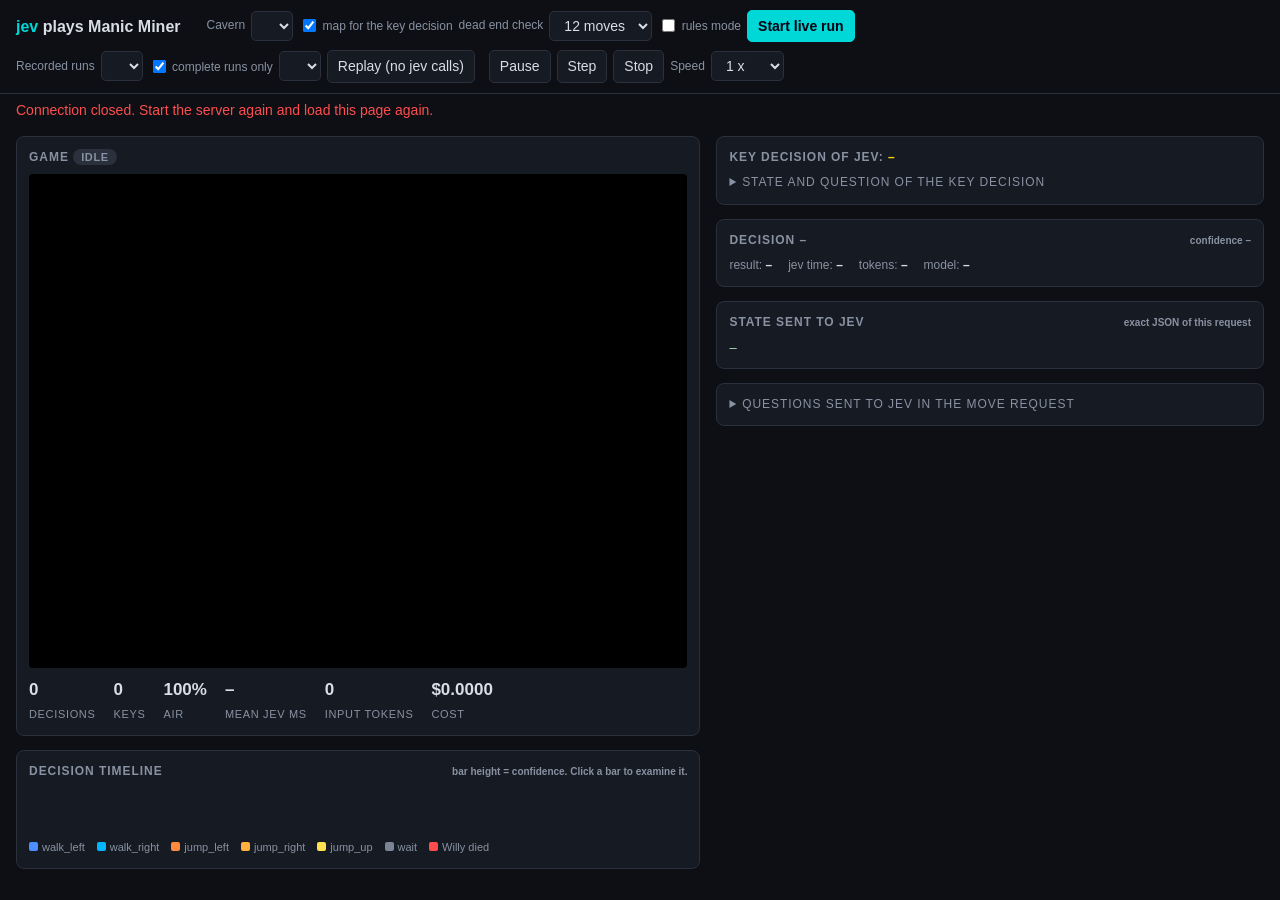
==== jevmanic/web/index.html @ 9feaf897 "Deep clean: 6 settings, small functions, argparse, and a slot error corrected Remove the code of the" ====
<!doctype html>
<html lang="en">
<head>
<meta charset="utf-8">
<meta name="viewport" content="width=device-width, initial-scale=1">
<title>jev plays Manic Miner</title>
<style>
  :root {
    --bg: #0d0f14; --panel: #161a22; --line: #2a303c; --text: #d8dde6; --dim: #8892a2;
    --accent: #00d7d7; --good: #00d700; --bad: #ff4d4d; --warn: #ffd700;
    --walk_left: #4d8dff; --walk_right: #00b7ff; --jump_left: #ff8a3d; --jump_right: #ffb03d;
    --jump_up: #ffe14d; --wait: #7a8496;
  }
  * { box-sizing: border-box; }
  body { margin: 0; background: var(--bg); color: var(--text);
         font: 14px/1.45 -apple-system, "Segoe UI", sans-serif; }
  header { display: flex; flex-wrap: wrap; gap: 8px 14px; align-items: center;
           padding: 10px 16px; border-bottom: 1px solid var(--line); }
  h1 { font-size: 16px; margin: 0 12px 0 0; }
  h1 span { color: var(--accent); }
  .group { display: flex; gap: 6px; align-items: center; }
  .group label { color: var(--dim); font-size: 12px; }
  button, select { background: var(--panel); color: var(--text); border: 1px solid var(--line);
                   border-radius: 5px; padding: 5px 10px; font: inherit; cursor: pointer; }
  button:hover { border-color: var(--accent); }
  button.primary { background: var(--accent); color: #001; border-color: var(--accent); font-weight: 600; }
  select { max-width: 330px; }
  #cavern { max-width: 230px; }
  #rungroup { max-width: 260px; }
  #runs { max-width: 460px; }
  #groupinfo { padding: 6px 16px 0; color: var(--dim); font-size: 12px; }
  main { display: grid; grid-template-columns: minmax(0, 1.25fr) minmax(0, 1fr); gap: 16px; padding: 16px; }
  @media (max-width: 1000px) { main { grid-template-columns: 1fr; } }
  .panel { background: var(--panel); border: 1px solid var(--line); border-radius: 8px; padding: 12px; }
  .panel + .panel { margin-top: 14px; }
  h2 { font-size: 12px; text-transform: uppercase; letter-spacing: .08em; color: var(--dim);
       margin: 0 0 8px; display: flex; justify-content: space-between; align-items: baseline; }
  h2 small { text-transform: none; letter-spacing: 0; }
  canvas { width: 100%; image-rendering: pixelated; display: block; background: #000; border-radius: 4px; }
  .stats { display: flex; flex-wrap: wrap; gap: 6px 18px; margin-top: 10px; }
  .stat b { display: block; font-size: 17px; font-variant-numeric: tabular-nums; }
  .stat span { color: var(--dim); font-size: 11px; text-transform: uppercase; letter-spacing: .06em; }
  .badge { padding: 2px 8px; border-radius: 10px; font-size: 11px; font-weight: 700; letter-spacing: .06em; }
  .badge.live { background: var(--bad); color: #fff; } .badge.replay { background: var(--warn); color: #220; }
  .badge.idle { background: var(--line); color: var(--dim); }
  #timeline { display: flex; align-items: flex-end; gap: 1px; height: 46px; overflow-x: auto; padding-bottom: 2px; }
  #timeline div { flex: 0 0 7px; min-height: 4px; border-radius: 2px 2px 0 0; cursor: pointer; }
  #timeline div.sel { outline: 2px solid #fff; }
  #timeline div.dead { flex-basis: 10px; background: var(--bad) !important; height: 100% !important; }
  .legend { display: flex; flex-wrap: wrap; gap: 4px 12px; margin-top: 6px; font-size: 11px; color: var(--dim); }
  .legend i { display: inline-block; width: 9px; height: 9px; border-radius: 2px; margin-right: 4px; }
  .bar { display: grid; grid-template-columns: 92px 1fr 46px; gap: 8px; align-items: center; margin: 4px 0; }
  .bar .name { font-family: ui-monospace, Menlo, monospace; font-size: 12.5px; }
  .bar .track { height: 14px; background: #0b0d12; border-radius: 3px; overflow: hidden; }
  .bar .fill { height: 100%; border-radius: 3px; transition: width .12s; }
  .bar .val { text-align: right; font-variant-numeric: tabular-nums; color: var(--dim); }
  .bar.chosen .name, .bar.chosen .val { color: #fff; font-weight: 700; }
  .bar.chosen .name::before { content: "▶ "; color: var(--accent); }
  .bar.removed .name { text-decoration: line-through; color: var(--bad); }
  .bar.removed .reason { grid-column: 2 / 4; color: var(--bad); font-size: 12px; }
  header label input { vertical-align: -2px; }
  .meta { display: flex; flex-wrap: wrap; gap: 4px 16px; color: var(--dim); font-size: 12px; margin-top: 8px; }
  .meta b { color: var(--text); font-weight: 600; }
  pre { margin: 0; font: 12px/1.35 ui-monospace, Menlo, monospace; white-space: pre; overflow: auto;
        max-height: 420px; color: #b9e6c9; }
  details summary { cursor: pointer; color: var(--dim); font-size: 12px; text-transform: uppercase; letter-spacing: .08em; }
  details pre { margin-top: 8px; color: #c9c2e6; white-space: pre-wrap; }
  #pinned { color: var(--warn); cursor: pointer; }
  #error { color: var(--bad); padding: 0 16px; }
  .outcome-good { color: var(--good); } .outcome-bad { color: var(--bad); }
</style>
</head>
<body>
<header>
  <h1><span>jev</span> plays Manic Miner</h1>
  <div class="group">
    <label for="cavern">Cavern</label>
    <select id="cavern"></select>
    <label title="On (normal): the key decision gets the map of the cavern. Off: the key decision gets the facts only."><input type="checkbox" id="mapkeys" checked> map for the key decision</label>
    <label for="depth" title="The look-ahead finds the true result of each single move. The dead end check then looks this number of moves further ahead: a move is not offered to jev if no sequence of that length keeps Willy alive. 0 = only the result of each single move.">dead end check</label>
    <select id="depth" title="Number of moves that the dead end check looks ahead">
      <option value="0">off</option><option value="1">1 move</option><option value="2">2 moves</option>
      <option value="4">4 moves</option><option value="6">6 moves</option><option value="8">8 moves</option>
      <option value="12" selected>12 moves</option><option value="16">16 moves</option>
    </select>
    <label title="Off (normal): the decisions come from jev. On: jev gets the decision procedure that we wrote. Use it for comparison only."><input type="checkbox" id="rulesmode"> rules mode</label>
    <button class="primary" id="start">Start live run</button>
  </div>
  <div class="group recorded">
    <label for="rungroup">Recorded runs</label>
    <select id="rungroup" title="The group of recorded runs"></select>
    <label title="Show only the runs in which Willy got all keys and went into the portal"><input type="checkbox" id="completeonly" checked> complete runs only</label>
    <select id="runs"></select>
    <button id="replay">Replay (no jev calls)</button>
  </div>
  <div class="group">
    <button id="pause">Pause</button>
    <button id="step">Step</button>
    <button id="stop">Stop</button>
    <label for="speed">Speed</label>
    <select id="speed">
      <option value="0.5">0.5 x</option><option value="1" selected>1 x</option>
      <option value="2">2 x</option><option value="4">4 x</option><option value="0">max</option>
    </select>
  </div>
</header>
<div id="groupinfo"></div>
<div id="error"></div>
<main>
  <section>
    <div class="panel">
      <h2><span>Game <span class="badge idle" id="mode">IDLE</span></span><small id="outcome"></small></h2>
      <canvas id="screen" width="256" height="192"></canvas>
      <div class="stats">
        <div class="stat"><b id="s-decisions">0</b><span>decisions</span></div>
        <div class="stat"><b id="s-keys">0</b><span>keys</span></div>
        <div class="stat"><b id="s-air">100%</b><span>air</span></div>
        <div class="stat"><b id="s-latency">–</b><span>mean jev ms</span></div>
        <div class="stat"><b id="s-tokens">0</b><span>input tokens</span></div>
        <div class="stat"><b id="s-cost">$0.0000</b><span>cost</span></div>
      </div>
    </div>
    <div class="panel">
      <h2><span>Decision timeline</span><small>bar height = confidence. Click a bar to examine it.</small></h2>
      <div id="timeline"></div>
      <div class="legend" id="legend"></div>
    </div>
  </section>
  <section>
    <div class="panel">
      <h2><span>Key decision of jev: <b id="t-name" style="color:var(--warn)">–</b></span>
          <small id="t-meta"></small></h2>
      <div id="t-bars"></div>
      <details><summary>State and question of the key decision</summary>
        <pre id="t-state"></pre></details>
    </div>
    <div class="panel">
      <h2><span>Decision <span id="d-n">–</span> <span id="pinned"></span></span>
          <small>confidence <b id="d-conf">–</b></small></h2>
      <div id="bars"></div>
      <div class="meta">
        <span>result: <b id="d-result">–</b></span>
        <span>jev time: <b id="d-latency">–</b></span>
        <span>tokens: <b id="d-tokens">–</b></span>
        <span>model: <b id="d-model">–</b></span>
      </div>
    </div>
    <div class="panel">
      <h2>State sent to jev <small>exact JSON of this request</small></h2>
      <pre id="state">–</pre>
    </div>
    <div class="panel">
      <details>
        <summary>Questions sent to jev in the move request</summary>
        <pre id="questions"></pre>
      </details>
    </div>
  </section>
</main>
<script>
const $ = id => document.getElementById(id);
const MACROS = ["walk_left", "walk_right", "jump_left", "jump_right", "jump_up", "wait"];
const USD_PER_TOKEN = 0.042 / 1e6;
const color = m => getComputedStyle(document.documentElement).getPropertyValue("--" + m).trim();
const ctx = $("screen").getContext("2d");

let allRuns = [], runGroups = [];
let ws, decisions = [], targets = [], pinned = null, lastFrame = null, paused = false, header = null;

$("legend").innerHTML = MACROS.map(m => `<span><i style="background:${color(m)}"></i>${m}</span>`).join("") +
  `<span><i style="background:var(--bad)"></i>Willy died</span>`;

function send(msg) { ws.send(JSON.stringify(msg)); }

function connect() {
  ws = new WebSocket(`ws://${location.host}/ws`);
  ws.binaryType = "blob";
  ws.onmessage = async e => {
    if (typeof e.data !== "string") { lastFrame = e.data; if (pinned === null) draw(e.data); return; }
    handle(JSON.parse(e.data));
  };
  ws.onclose = () => { $("error").textContent = "Connection closed. Start the server again and load this page again."; };
}

async function draw(blob, targetCell) {
  const bitmap = await createImageBitmap(blob);
  ctx.drawImage(bitmap, 0, 0);
  // A yellow box shows the target that jev selected.
  const cell = targetCell || liveTargetCell();
  if (cell) {
    ctx.strokeStyle = "#ffd700"; ctx.lineWidth = 1;
    ctx.strokeRect(cell[0] * 8 - 1.5, cell[1] * 8 - 1.5, 11, 11);
  }
}
function liveTargetCell() {
  const d = decisions[decisions.length - 1];
  return d ? d.target_cell : (targets.length ? targets[targets.length - 1].target_cell : null);
}

function handle(msg) {
  if (msg.type === "hello") {
    $("cavern").innerHTML = msg.caverns.map((name, i) => `<option value="${i}">${i + 1}. ${name}</option>`).join("");
    showRuns(msg.runs, msg.groups);
  } else if (msg.type === "runs") { showRuns(msg.runs, msg.groups);
  } else if (msg.type === "header") {
    decisions = []; targets = []; pinned = null; header = msg; $("timeline").innerHTML = ""; $("outcome").textContent = "";
    $("t-name").textContent = "–"; $("t-bars").innerHTML = ""; $("t-state").textContent = ""; $("t-meta").textContent = "";
    $("error").textContent = "";
    $("mode").textContent = msg.mode === "live" ? "LIVE" : "REPLAY";
    $("mode").className = "badge " + msg.mode;
    $("questions").textContent = JSON.stringify(msg.questions, null, 2);
    const st = msg.settings || {};
    const maker = msg.decision_maker && msg.decision_maker !== "jev" ? msg.decision_maker :
      st.random_moves ? "random moves" : (st.rules_mode || st.free_move === false) ? "rules mode" : "free mode";
    const depth = st.survival_depth ?? 12;
    $("outcome").textContent = `${msg.cavern_name || "Central Cavern"} · ${maker} · dead end check ${depth} moves · ${msg.file}`;
    $("outcome").className = "";
    updateStats();
  } else if (msg.type === "target") {
    targets.push(msg);
    if (pinned === null) showTarget(msg);
    updateStats();
  } else if (msg.type === "decision") {
    msg.target = targets[targets.length - 1];
    msg.frame = lastFrame;  // the screen that goes with this state
    decisions.push(msg); addTimelineBar(msg);
    if (pinned === null) showDecision(msg);
    updateStats();
  } else if (msg.type === "result") {
    const d = decisions[msg.n]; if (!d) return;
    d.result = msg;
    if (msg.dead) $("timeline").children[msg.n].classList.add("dead");
    if (pinned === null || pinned === msg.n) showDecision(d);
    updateStats();
  } else if (msg.type === "end") {
    $("mode").textContent = "DONE"; $("mode").className = "badge idle";
    $("outcome").textContent = msg.outcome;
    $("outcome").className = msg.outcome === "cavern complete" ? "outcome-good" : "outcome-bad";
  } else if (msg.type === "status") {
    if (msg.status === "stopped") { $("mode").textContent = "STOPPED"; $("mode").className = "badge idle"; }
  } else if (msg.type === "error") { $("error").textContent = msg.message; }
}

function showRuns(runs, groups) {
  // Keep the selected group when the list changes (for example after a live run).
  const selected = $("rungroup").value;
  allRuns = runs; runGroups = groups || runGroups;
  $("rungroup").innerHTML = runGroups.map(g =>
    `<option value="${g.id}">${g.label} (${g.runs})</option>`).join("");
  if (runGroups.some(g => g.id === selected)) $("rungroup").value = selected;
  showRunList();
}

function showRunList() {
  const group = runGroups.find(g => g.id === $("rungroup").value);
  if (!group) return;
  const completeOnly = $("completeonly").checked;
  const runs = allRuns.filter(r => r.group === group.id &&
    (!completeOnly || r.outcome === "cavern complete"));
  $("groupinfo").textContent = `${group.label}: ${group.description} ` +
    `Shown: ${runs.length} of ${group.runs} runs` + (completeOnly ? " (complete runs only)." : ".");
  $("runs").innerHTML = runs.map(r => {
    const time = r.started && group.id !== "examples" ?
      " · " + new Date(r.started * 1000).toLocaleTimeString([], {hour: "2-digit", minute: "2-digit", second: "2-digit"}) : "";
    const result = r.outcome === "cavern complete" ? "complete" : `${r.outcome}, ${r.keys_collected ?? 0} keys`;
    return `<option value="${r.file}">${r.cavern + 1}. ${r.cavern_name} · ${r.mode} · ${result} · ${r.decisions} decisions${time}</option>`;
  }).join("") || "<option value=''>no runs to show</option>";
}

function addTimelineBar(d) {
  const bar = document.createElement("div");
  bar.style.background = color(d.macro);
  bar.style.height = Math.max(8, d.confidence * 100) + "%";
  bar.title = `#${d.n} ${d.macro} (confidence ${d.confidence.toFixed(2)})`;
  bar.onclick = () => pin(d.n);
  $("timeline").appendChild(bar);
  $("timeline").scrollLeft = 1e6;
}

function pin(n) {
  pinned = n;
  [...$("timeline").children].forEach((b, i) => b.classList.toggle("sel", i === n));
  $("pinned").textContent = n === null ? "" : "(pinned — click here to follow the run again)";
  const d = n === null ? decisions[decisions.length - 1] : decisions[n];
  if (d) showDecision(d);
  if (n === null && lastFrame) draw(lastFrame);
}
$("pinned").onclick = () => pin(null);

function bar(name, value, fill, chosen) {
  return `<div class="bar ${chosen ? "chosen" : ""}"><span class="name">${name}</span>
    <span class="track"><span class="fill" style="display:block;width:${(value * 100).toFixed(1)}%;background:${fill}"></span></span>
    <span class="val">${value.toFixed(2)}</span></div>`;
}

function showTarget(t) {
  if (!t) return;
  $("t-name").textContent = `${t.choice} at column ${t.target_cell[0]}, row ${t.target_cell[1]}`;
  if (t.forced) {
    $("t-meta").textContent = `no jev call: ${t.forced_reason || "only one key is left"}`;
    $("t-bars").innerHTML = ""; $("t-state").textContent = "";
    return;
  }
  $("t-meta").textContent = `selected at decision #${t.n} · confidence ${t.confidence.toFixed(2)} · ${t.latency_ms} ms · ${t.input_tokens} tokens`;
  $("t-bars").innerHTML = Object.keys(t.cells).map(k => bar(k, t.probabilities[k] ?? 0, "var(--warn)", k === t.choice)).join("");
  // The map of the key request as plain rows, thus a person can read it. The
  // full state below has the same rows.
  const map = t.state && t.state.map ? "MAP IN THIS REQUEST\n" + t.state.map.join("\n") + "\n\n" : "";
  $("t-state").textContent = map + "STATE\n" + JSON.stringify(t.state, null, 2) +
    "\n\nQUESTION\n" + JSON.stringify(header && header.target_questions, null, 2);
}

function showDecision(d) {
  showTarget(d.target);
  $("d-n").textContent = "#" + d.n + (d.forced ? ` (no jev call: ${d.forced_reason || "only one move is valid"})` : "");
  $("d-conf").textContent = d.confidence.toFixed(2);
  $("bars").innerHTML = (d.no_safe_move ? `<div class="outcome-bad">No safe move: all 6 macros kill Willy. Jev got all of them.</div>` : "") +
    MACROS.map(m => (d.removed && d.removed[m] && !d.no_safe_move)
    ? `<div class="bar removed"><span class="name">${m}</span><span class="reason">not offered to jev — ${d.removed[m]}</span></div>`
    : bar(m, d.probabilities[m] ?? 0, color(m), m === d.macro)).join("");
  $("d-latency").textContent = d.latency_ms + " ms";
  $("d-tokens").textContent = d.input_tokens;
  $("d-model").textContent = d.model;
  const r = d.result;
  $("d-result").textContent = !r ? "macro in progress…" :
    r.dead ? `Willy died (${r.ticks} ticks)` : r.complete ? "cavern complete" :
    `safe, ${r.ticks} ticks, Willy at column ${r.willy[0]}, row ${r.willy[1]}`;
  $("d-result").className = r && r.dead ? "outcome-bad" : "";
  $("state").textContent = JSON.stringify(d.state, null, 2);
  if (pinned !== null && d.frame) draw(d.frame, d.target_cell);
}

function updateStats() {
  const tokens = decisions.reduce((t, d) => t + d.input_tokens, 0) +
                 targets.reduce((t, d) => t + (d.input_tokens || 0), 0);
  const last = decisions[decisions.length - 1];
  $("s-decisions").textContent = decisions.length;
  $("s-tokens").textContent = tokens.toLocaleString();
  $("s-cost").textContent = "$" + (tokens * USD_PER_TOKEN).toFixed(4);
  $("s-latency").textContent = decisions.length ?
    Math.round(decisions.reduce((t, d) => t + d.latency_ms, 0) / decisions.length) : "–";
  if (last && last.result) {
    $("s-keys").textContent = last.result.keys_collected;
    $("s-air").textContent = Math.round(last.result.air * 100) + "%";
  } else if (!last) { $("s-keys").textContent = 0; $("s-air").textContent = "100%"; }
}

$("start").onclick = () => {
  setPaused(false);
  send({cmd: "start", cavern: Number($("cavern").value), rules_mode: $("rulesmode").checked,
        map_key_decision: $("mapkeys").checked, dead_end_depth: Number($("depth").value)});
};
$("replay").onclick = () => { if ($("runs").value) { setPaused(false); send({cmd: "replay", file: $("runs").value}); } };
$("stop").onclick = () => send({cmd: "stop"});
$("step").onclick = () => { setPaused(true, false); send({cmd: "step"}); };
$("pause").onclick = () => setPaused(!paused);
$("rungroup").onchange = showRunList;
$("completeonly").onchange = showRunList;
$("rulesmode").onchange = () => { $("mapkeys").disabled = $("rulesmode").checked; };
$("speed").onchange = () => send({cmd: "speed", value: $("speed").value});
function setPaused(value, tell = true) {
  paused = value; $("pause").textContent = paused ? "Resume" : "Pause";
  if (tell) send({cmd: paused ? "pause" : "resume"});
}
connect();
</script>
</body>
</html>
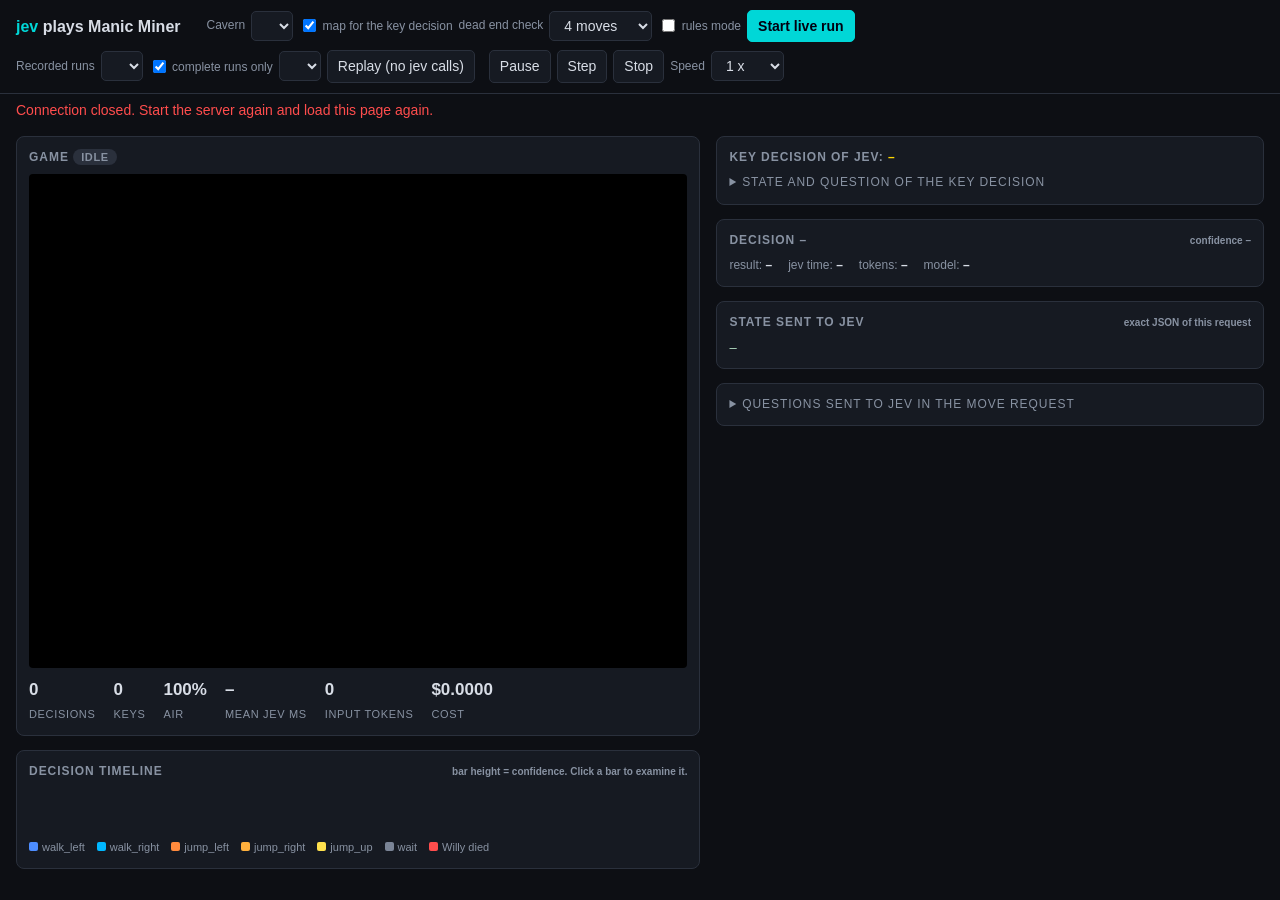
==== commit d57e1301: "The default dead end check is 4 moves 20 runs each at 4 moves: caverns 1, 2, 3 gave 19, 2, 12. At 6 " ====
--- a/jevmanic/web/index.html
+++ b/jevmanic/web/index.html
@@ -80,8 +80,8 @@
     <label for="depth" title="The look-ahead finds the true result of each single move. The dead end check then looks this number of moves further ahead: a move is not offered to jev if no sequence of that length keeps Willy alive. 0 = only the result of each single move.">dead end check</label>
     <select id="depth" title="Number of moves that the dead end check looks ahead">
       <option value="0">off</option><option value="1">1 move</option><option value="2">2 moves</option>
-      <option value="4">4 moves</option><option value="6">6 moves</option><option value="8">8 moves</option>
-      <option value="12" selected>12 moves</option><option value="16">16 moves</option>
+      <option value="4" selected>4 moves</option><option value="6">6 moves</option><option value="8">8 moves</option>
+      <option value="12">12 moves</option><option value="16">16 moves</option>
     </select>
     <label title="Off (normal): the decisions come from jev. On: jev gets the decision procedure that we wrote. Use it for comparison only."><input type="checkbox" id="rulesmode"> rules mode</label>
     <button class="primary" id="start">Start live run</button>
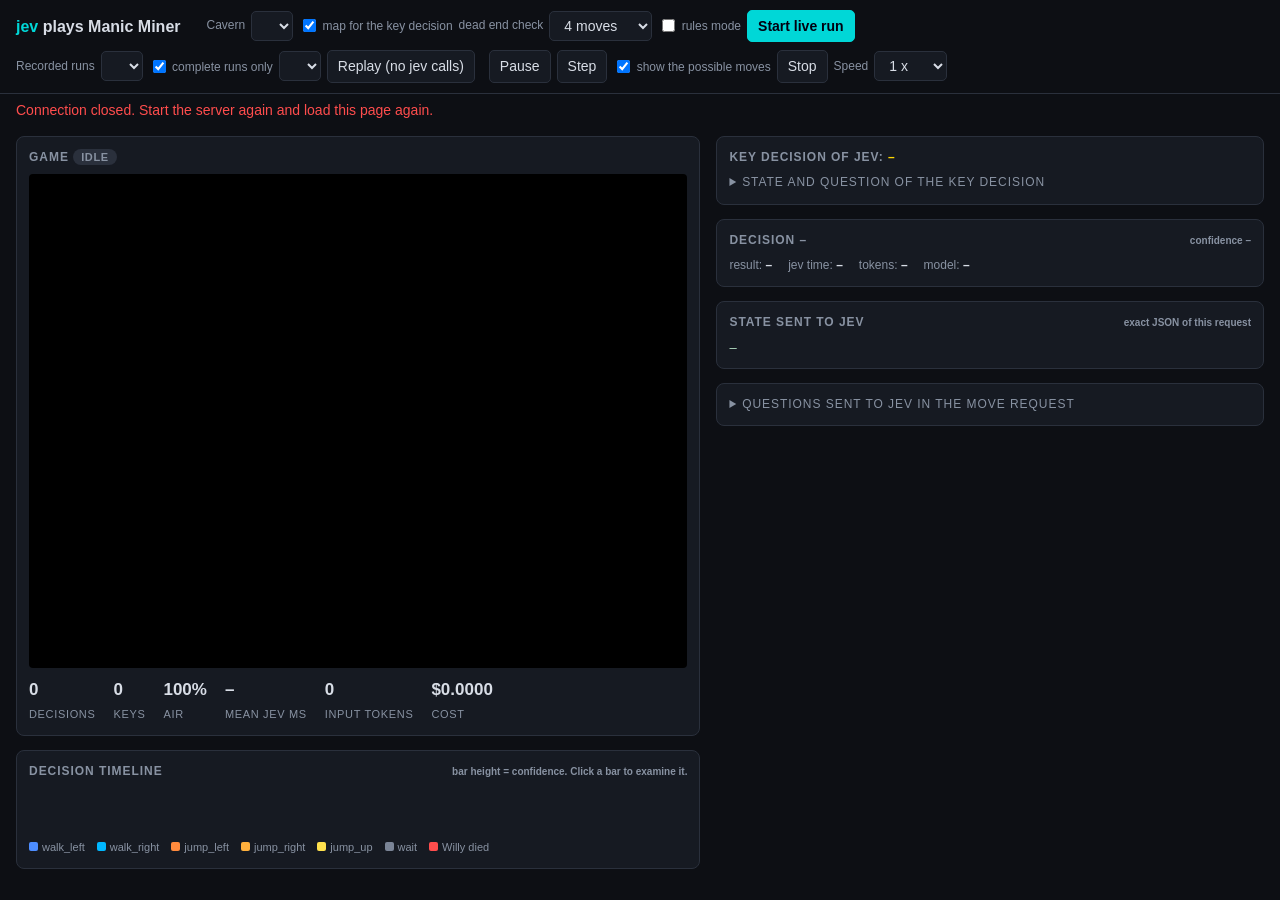
==== commit 9db60b09: "Viewer: show the possible moves as faded figures of Willy along each path During a pause, and for a " ====
--- a/jevmanic/web/index.html
+++ b/jevmanic/web/index.html
@@ -95,7 +95,8 @@
   </div>
   <div class="group">
     <button id="pause">Pause</button>
-    <button id="step">Step</button>
+    <button id="step" title="Run one decision, then stop before the next move">Step</button>
+    <label title="During a pause, and for a decision that you select in the timeline: show the path of Willy for each possible move"><input type="checkbox" id="ghosts" checked> show the possible moves</label>
     <button id="stop">Stop</button>
     <label for="speed">Speed</label>
     <select id="speed">
@@ -110,7 +111,7 @@
   <section>
     <div class="panel">
       <h2><span>Game <span class="badge idle" id="mode">IDLE</span></span><small id="outcome"></small></h2>
-      <canvas id="screen" width="256" height="192"></canvas>
+      <canvas id="screen" width="768" height="576"></canvas>
       <div class="stats">
         <div class="stat"><b id="s-decisions">0</b><span>decisions</span></div>
         <div class="stat"><b id="s-keys">0</b><span>keys</span></div>
@@ -166,6 +167,7 @@
 
 let allRuns = [], runGroups = [];
 let ws, decisions = [], targets = [], pinned = null, lastFrame = null, paused = false, header = null;
+let pendingPaths = null;  // the paths of the possible moves for the next decision
 
 $("legend").innerHTML = MACROS.map(m => `<span><i style="background:${color(m)}"></i>${m}</span>`).join("") +
   `<span><i style="background:var(--bad)"></i>Willy died</span>`;
@@ -182,14 +184,79 @@
   ws.onclose = () => { $("error").textContent = "Connection closed. Start the server again and load this page again."; };
 }
 
-async function draw(blob, targetCell) {
+async function draw(blob, targetCell, decision) {
   const bitmap = await createImageBitmap(blob);
+  // The canvas is 3 times finer than the game screen, thus the lines and the labels are sharp.
+  ctx.setTransform(SCALE, 0, 0, SCALE, 0, 0);
+  ctx.imageSmoothingEnabled = false;
   ctx.drawImage(bitmap, 0, 0);
+  if (decision && decision.paths && $("ghosts").checked) drawGhosts(bitmap, decision);
   // A yellow box shows the target that jev selected.
   const cell = targetCell || liveTargetCell();
   if (cell) {
     ctx.strokeStyle = "#ffd700"; ctx.lineWidth = 1;
     ctx.strokeRect(cell[0] * 8 - 1.5, cell[1] * 8 - 1.5, 11, 11);
+  }
+}
+// The possible moves: a faded figure of Willy along the path of each macro.
+// The figure has the colour of its macro. The selected macro is the brightest.
+// A red cross marks a move that kills Willy or that is a dead end.
+const GHOST_EVERY_TICKS = 2;
+const SCALE = 3;
+const SHORT_NAME = {walk_left: "walk L", walk_right: "walk R", jump_left: "jump L", jump_right: "jump R", jump_up: "jump up", wait: "wait"};
+function willyFigure(bitmap, x, y, rgb) {
+  const c = new OffscreenCanvas(16, 16), g = c.getContext("2d");
+  g.drawImage(bitmap, x, y, 16, 16, 0, 0, 16, 16);
+  const img = g.getImageData(0, 0, 16, 16), p = img.data;
+  for (let i = 0; i < p.length; i += 4) {
+    if (p[i] + p[i + 1] + p[i + 2] === 0) p[i + 3] = 0;  // the background
+    else if (rgb) { p[i] = rgb[0]; p[i + 1] = rgb[1]; p[i + 2] = rgb[2]; }
+  }
+  g.putImageData(img, 0, 0);
+  return c;
+}
+function hexToRgb(hex) { const n = parseInt(hex.slice(1), 16); return [n >> 16, (n >> 8) & 255, n & 255]; }
+function drawGhosts(bitmap, d) {
+  const start = d.paths[MACROS[0]].points[0];
+  // The selected macro comes last, thus it is on top.
+  const order = MACROS.filter(m => m !== d.macro).concat(d.macro in d.paths ? [d.macro] : []);
+  const labels = [];
+  for (const m of order) {
+    const path = d.paths[m], points = path.points, end = points[points.length - 1];
+    const moved = points.some(q => q[0] !== start[0] || q[1] !== start[1]);
+    if (!moved) continue;
+    const selected = m === d.macro;
+    const reason = d.removed && !d.no_safe_move ? d.removed[m] : null;
+    const bad = path.dead || (reason && reason.startsWith("kills"));
+    const figure = willyFigure(bitmap, start[0], start[1], hexToRgb(color(m)));
+    ctx.globalAlpha = selected ? 0.3 : 0.12;
+    for (let i = GHOST_EVERY_TICKS; i < points.length - 1; i += GHOST_EVERY_TICKS) ctx.drawImage(figure, points[i][0], points[i][1]);
+    ctx.globalAlpha = selected ? 0.95 : 0.55;
+    ctx.drawImage(figure, end[0], end[1]);
+    // The line through the middle of Willy.
+    ctx.globalAlpha = selected ? 1 : 0.7; ctx.strokeStyle = color(m); ctx.lineWidth = selected ? 1 : 0.5;
+    ctx.beginPath(); points.forEach((q, i) => i ? ctx.lineTo(q[0] + 8, q[1] + 8) : ctx.moveTo(q[0] + 8, q[1] + 8)); ctx.stroke();
+    if (bad) {
+      ctx.globalAlpha = 1; ctx.strokeStyle = color("bad"); ctx.lineWidth = 1;
+      ctx.beginPath(); ctx.moveTo(end[0] + 3, end[1] + 3); ctx.lineTo(end[0] + 13, end[1] + 13);
+      ctx.moveTo(end[0] + 13, end[1] + 3); ctx.lineTo(end[0] + 3, end[1] + 13); ctx.stroke();
+    }
+    labels.push({m, x: end[0] + 8, y: end[1], selected, bad});
+  }
+  // The real Willy is on top of the figures.
+  ctx.globalAlpha = 1;
+  ctx.drawImage(willyFigure(bitmap, start[0], start[1], null), start[0], start[1]);
+  // One label for each path, above its end. Labels at the same place go one above the other.
+  ctx.font = "5px ui-monospace, Menlo, monospace"; ctx.textAlign = "center";
+  const used = [];
+  for (const l of labels.reverse()) {
+    let y = l.y - 2;
+    while (used.some(u => Math.abs(u.x - l.x) < 26 && Math.abs(u.y - y) < 6)) y -= 6;
+    used.push({x: l.x, y});
+    const text = (l.selected ? "▶ " : "") + SHORT_NAME[l.m] + (l.bad ? " ✕" : ""), w = ctx.measureText(text).width + 3;
+    const x = Math.max(w / 2 + 1, Math.min(255 - w / 2, l.x));
+    ctx.fillStyle = "rgba(0,0,0,0.75)"; ctx.fillRect(x - w / 2, y - 5, w, 6.5);
+    ctx.fillStyle = l.bad ? color("bad") : color(l.m); ctx.fillText(text, x, y);
   }
 }
 function liveTargetCell() {
@@ -220,11 +287,17 @@
     targets.push(msg);
     if (pinned === null) showTarget(msg);
     updateStats();
+  } else if (msg.type === "paths") {
+    pendingPaths = msg;
   } else if (msg.type === "decision") {
     msg.target = targets[targets.length - 1];
     msg.frame = lastFrame;  // the screen that goes with this state
+    if (pendingPaths && pendingPaths.n === msg.n) msg.paths = pendingPaths.paths;
+    pendingPaths = null;
     decisions.push(msg); addTimelineBar(msg);
     if (pinned === null) showDecision(msg);
+    // During a pause, the game stops here, before the macro runs: show the possible moves.
+    if (pinned === null && paused && msg.frame) draw(msg.frame, msg.target_cell, msg);
     updateStats();
   } else if (msg.type === "result") {
     const d = decisions[msg.n]; if (!d) return;
@@ -327,7 +400,7 @@
     `safe, ${r.ticks} ticks, Willy at column ${r.willy[0]}, row ${r.willy[1]}`;
   $("d-result").className = r && r.dead ? "outcome-bad" : "";
   $("state").textContent = JSON.stringify(d.state, null, 2);
-  if (pinned !== null && d.frame) draw(d.frame, d.target_cell);
+  if (pinned !== null && d.frame) draw(d.frame, d.target_cell, d);
 }
 
 function updateStats() {
@@ -354,6 +427,10 @@
 $("stop").onclick = () => send({cmd: "stop"});
 $("step").onclick = () => { setPaused(true, false); send({cmd: "step"}); };
 $("pause").onclick = () => setPaused(!paused);
+$("ghosts").onchange = () => {
+  const d = pinned !== null ? decisions[pinned] : (paused ? decisions[decisions.length - 1] : null);
+  if (d && d.frame) draw(d.frame, d.target_cell, d);
+};
 $("rungroup").onchange = showRunList;
 $("completeonly").onchange = showRunList;
 $("rulesmode").onchange = () => { $("mapkeys").disabled = $("rulesmode").checked; };
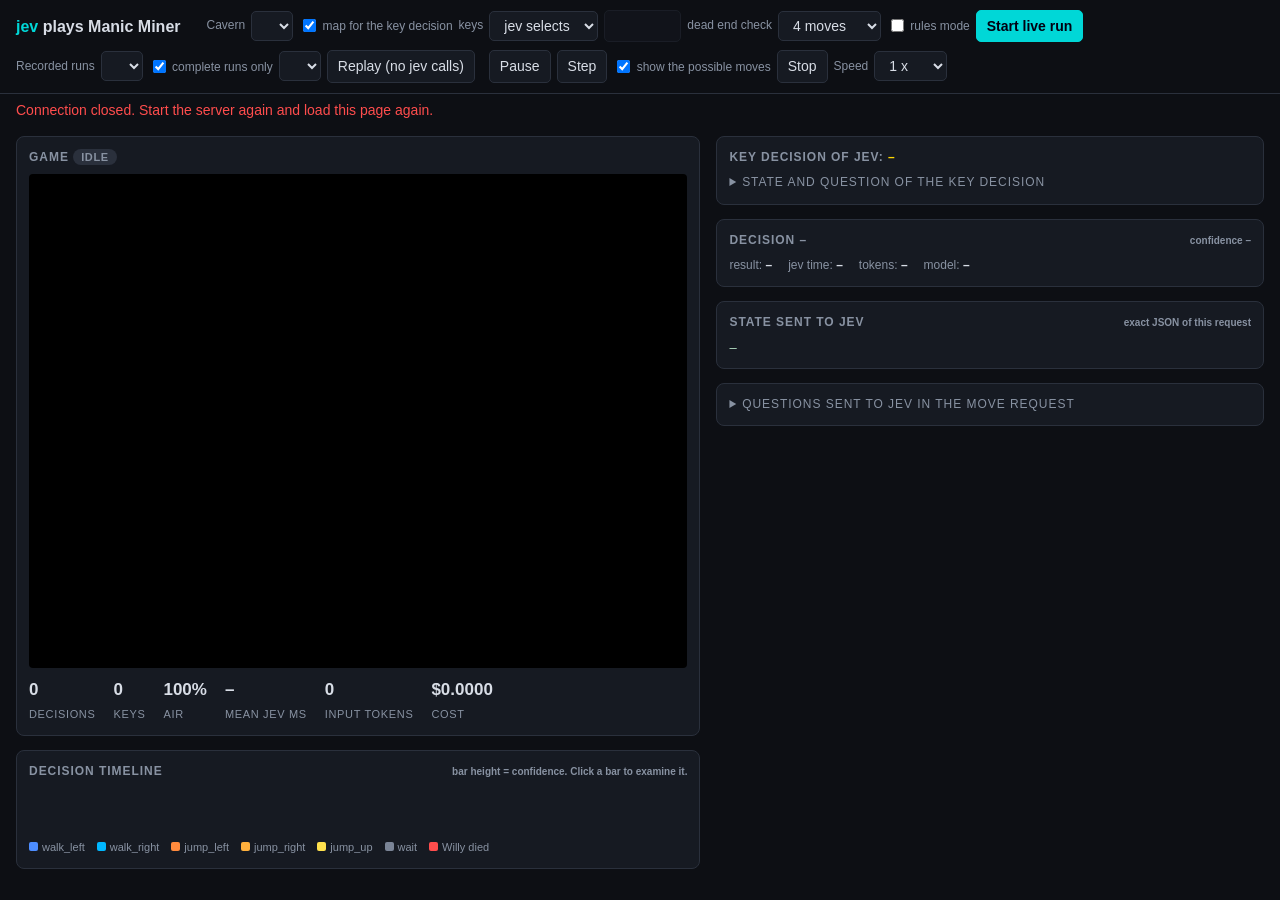
==== commit 3c4f9646: "A mode with a fixed key order, and the optimum key order of each cavern --key-order optimum, and a k" ====
--- a/jevmanic/web/index.html
+++ b/jevmanic/web/index.html
@@ -20,9 +20,10 @@
   h1 span { color: var(--accent); }
   .group { display: flex; gap: 6px; align-items: center; }
   .group label { color: var(--dim); font-size: 12px; }
-  button, select { background: var(--panel); color: var(--text); border: 1px solid var(--line);
+  button, select, input[type=text] { background: var(--panel); color: var(--text); border: 1px solid var(--line);
                    border-radius: 5px; padding: 5px 10px; font: inherit; cursor: pointer; }
   button:hover { border-color: var(--accent); }
+  input[type=text] { cursor: text; text-transform: uppercase; width: 5.5em; } input:disabled { opacity: 0.45; }
   button.primary { background: var(--accent); color: #001; border-color: var(--accent); font-weight: 600; }
   select { max-width: 330px; }
   #cavern { max-width: 230px; }
@@ -77,6 +78,9 @@
     <label for="cavern">Cavern</label>
     <select id="cavern"></select>
     <label title="On (normal): the key decision gets the map of the cavern. Off: the key decision gets the facts only."><input type="checkbox" id="mapkeys" checked> map for the key decision</label>
+    <label for="keymode" title="jev selects: jev makes each key decision. Fixed order: the code sets the key order, there is no key request, and jev makes only the move decisions.">keys</label>
+    <select id="keymode"><option value="jev" selected>jev selects</option><option value="fixed">fixed order</option></select>
+    <input type="text" id="keyorder" size="6" maxlength="5" disabled title="The key order as key letters, for example EACDB. It starts with the optimum order of the selected cavern.">
     <label for="depth" title="The look-ahead finds the true result of each single move. The dead end check then looks this number of moves further ahead: a move is not offered to jev if no sequence of that length keeps Willy alive. 0 = only the result of each single move.">dead end check</label>
     <select id="depth" title="Number of moves that the dead end check looks ahead">
       <option value="0">off</option><option value="1">1 move</option><option value="2">2 moves</option>
@@ -167,6 +171,7 @@
 
 let allRuns = [], runGroups = [];
 let ws, decisions = [], targets = [], pinned = null, lastFrame = null, paused = false, header = null;
+let keyOrders = {};  // the optimum key order of each cavern
 let pendingPaths = null;  // the paths of the possible moves for the next decision
 
 $("legend").innerHTML = MACROS.map(m => `<span><i style="background:${color(m)}"></i>${m}</span>`).join("") +
@@ -267,6 +272,8 @@
 function handle(msg) {
   if (msg.type === "hello") {
     $("cavern").innerHTML = msg.caverns.map((name, i) => `<option value="${i}">${i + 1}. ${name}</option>`).join("");
+    keyOrders = msg.key_orders || {};
+    $("keyorder").value = keyOrders[$("cavern").value] || "";
     showRuns(msg.runs, msg.groups);
   } else if (msg.type === "runs") { showRuns(msg.runs, msg.groups);
   } else if (msg.type === "header") {
@@ -280,7 +287,8 @@
     const maker = msg.decision_maker && msg.decision_maker !== "jev" ? msg.decision_maker :
       st.random_moves ? "random moves" : (st.rules_mode || st.free_move === false) ? "rules mode" : "free mode";
     const depth = st.survival_depth ?? 12;
-    $("outcome").textContent = `${msg.cavern_name || "Central Cavern"} · ${maker} · dead end check ${depth} moves · ${msg.file}`;
+    const keys = st.forced_key_order ? ` · fixed key order ${st.forced_key_order}` : "";
+    $("outcome").textContent = `${msg.cavern_name || "Central Cavern"} · ${maker} · dead end check ${depth} moves${keys} · ${msg.file}`;
     $("outcome").className = "";
     updateStats();
   } else if (msg.type === "target") {
@@ -421,7 +429,8 @@
 $("start").onclick = () => {
   setPaused(false);
   send({cmd: "start", cavern: Number($("cavern").value), rules_mode: $("rulesmode").checked,
-        map_key_decision: $("mapkeys").checked, dead_end_depth: Number($("depth").value)});
+        map_key_decision: $("mapkeys").checked, dead_end_depth: Number($("depth").value),
+        key_order: $("keymode").value === "fixed" ? $("keyorder").value : ""});
 };
 $("replay").onclick = () => { if ($("runs").value) { setPaused(false); send({cmd: "replay", file: $("runs").value}); } };
 $("stop").onclick = () => send({cmd: "stop"});
@@ -433,7 +442,15 @@
 };
 $("rungroup").onchange = showRunList;
 $("completeonly").onchange = showRunList;
-$("rulesmode").onchange = () => { $("mapkeys").disabled = $("rulesmode").checked; };
+function updateKeyControls() {
+  const fixed = $("keymode").value === "fixed";
+  $("keyorder").disabled = !fixed;
+  $("mapkeys").disabled = fixed || $("rulesmode").checked;  // no key request, or the facts only
+}
+$("rulesmode").onchange = updateKeyControls;
+$("keymode").onchange = updateKeyControls;
+// A different cavern has different keys: start again from its optimum order.
+$("cavern").onchange = () => { $("keyorder").value = keyOrders[$("cavern").value] || ""; };
 $("speed").onchange = () => send({cmd: "speed", value: $("speed").value});
 function setPaused(value, tell = true) {
   paused = value; $("pause").textContent = paused ? "Resume" : "Pause";
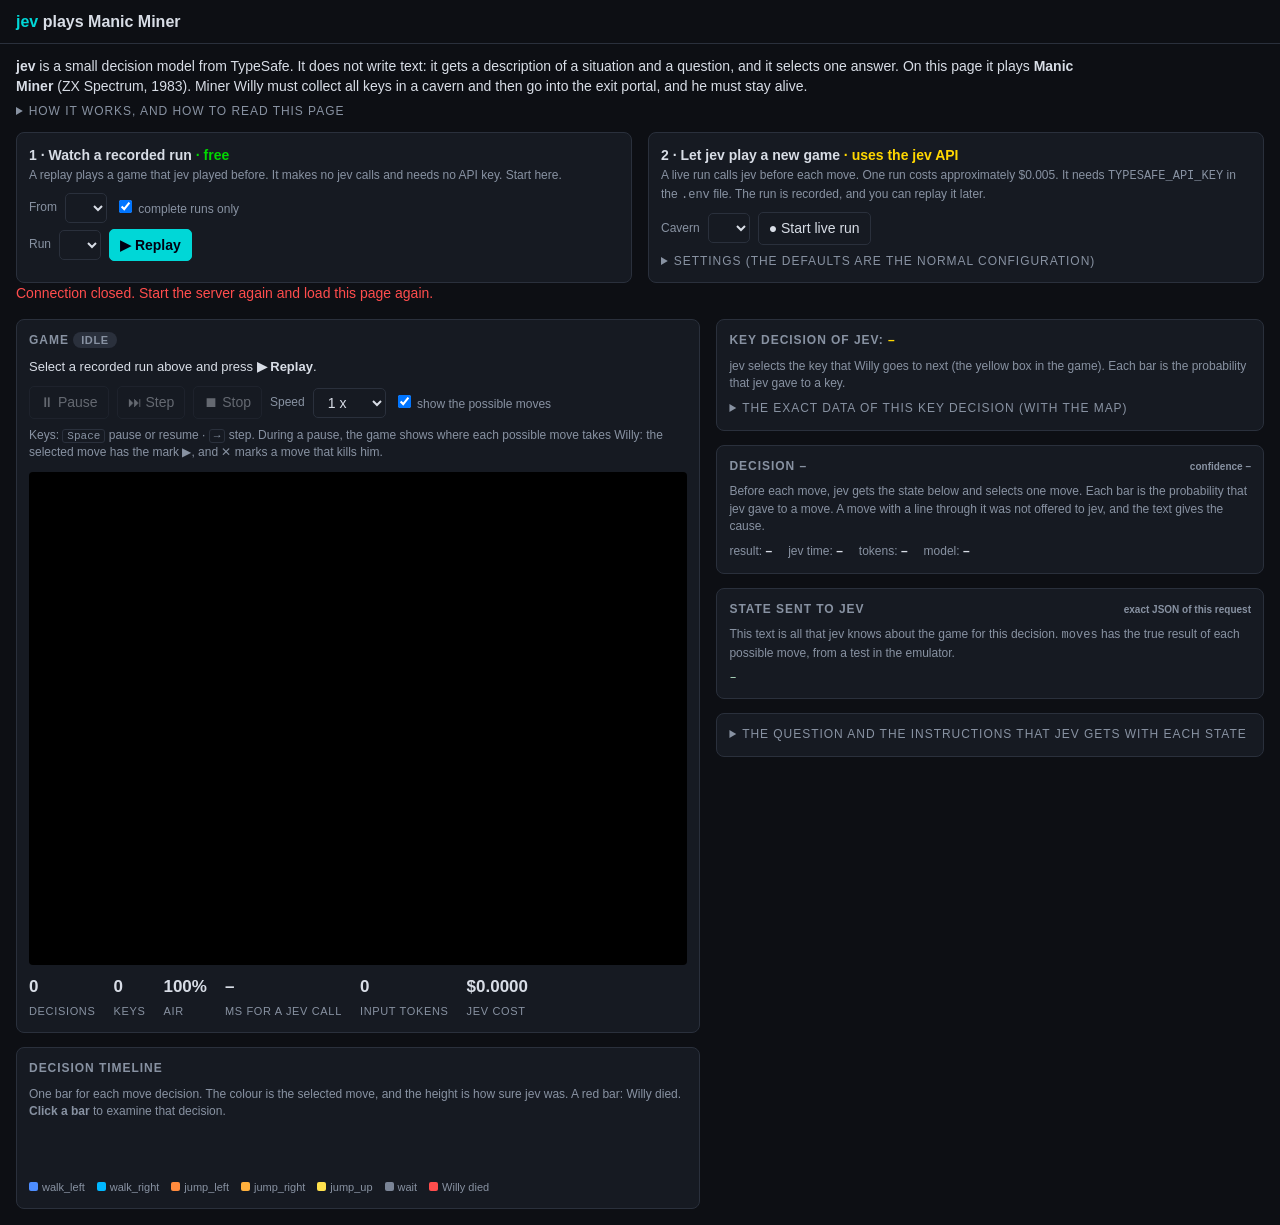
==== commit bf32a00b: "Viewer: a page for a person with no context An introduction, two clear ways to start (replay is free" ====
--- a/jevmanic/web/index.html
+++ b/jevmanic/web/index.html
@@ -29,7 +29,6 @@
   #cavern { max-width: 230px; }
   #rungroup { max-width: 260px; }
   #runs { max-width: 460px; }
-  #groupinfo { padding: 6px 16px 0; color: var(--dim); font-size: 12px; }
   main { display: grid; grid-template-columns: minmax(0, 1.25fr) minmax(0, 1fr); gap: 16px; padding: 16px; }
   @media (max-width: 1000px) { main { grid-template-columns: 1fr; } }
   .panel { background: var(--panel); border: 1px solid var(--line); border-radius: 8px; padding: 12px; }
@@ -69,64 +68,137 @@
   #pinned { color: var(--warn); cursor: pointer; }
   #error { color: var(--bad); padding: 0 16px; }
   .outcome-good { color: var(--good); } .outcome-bad { color: var(--bad); }
+  /* The top of the page: what this is, and the two ways to start. */
+  .intro { padding: 12px 16px 0; max-width: 1100px; color: var(--text); }
+  .intro p { margin: 0 0 6px; }
+  .intro details { color: var(--dim); } .intro ol { margin: 6px 0 0; padding-left: 20px; } .intro li { margin: 2px 0; }
+  .starts { display: grid; grid-template-columns: repeat(2, minmax(0, 1fr)); gap: 16px; padding: 12px 16px 0; }
+  @media (max-width: 1000px) { .starts { grid-template-columns: 1fr; } }
+  .starts .panel { margin-top: 0; }
+  .start-card h3 { margin: 0 0 2px; font-size: 14px; }
+  .start-card .hint { margin-bottom: 8px; }
+  .hint { color: var(--dim); font-size: 12px; margin: 0 0 8px; }
+  .row { display: flex; flex-wrap: wrap; gap: 6px 8px; align-items: center; margin-top: 6px; }
+  .row label { color: var(--dim); font-size: 12px; }
+  .settings { margin-top: 8px; } .settings > div { margin-top: 8px; }
+  .settings .hint { margin: 2px 0 0 0; }
+  .free { color: var(--good); font-weight: 600; } .paid { color: var(--warn); font-weight: 600; }
+  .controls { display: flex; flex-wrap: wrap; gap: 6px 8px; align-items: center; margin-top: 10px; }
+  .controls label { color: var(--dim); font-size: 12px; }
+  button:disabled { opacity: 0.4; cursor: default; } button:disabled:hover { border-color: var(--line); }
+  kbd { border: 1px solid var(--line); border-radius: 3px; padding: 0 4px; font: 11px ui-monospace, Menlo, monospace; color: var(--dim); }
+  #statusline { margin-top: 8px; font-size: 13px; }
+  #statusline.good { color: var(--good); } #statusline.bad { color: var(--bad); }
+  #pinned { border: 1px solid var(--warn); border-radius: 10px; padding: 0 8px; font-size: 11px; text-transform: none; letter-spacing: 0; }
+  #pinned:empty { display: none; }
 </style>
 </head>
 <body>
 <header>
   <h1><span>jev</span> plays Manic Miner</h1>
-  <div class="group">
-    <label for="cavern">Cavern</label>
-    <select id="cavern"></select>
-    <label title="On (normal): the key decision gets the map of the cavern. Off: the key decision gets the facts only."><input type="checkbox" id="mapkeys" checked> map for the key decision</label>
-    <label for="keymode" title="jev selects: jev makes each key decision. Fixed order: the code sets the key order, there is no key request, and jev makes only the move decisions.">keys</label>
-    <select id="keymode"><option value="jev" selected>jev selects</option><option value="fixed">fixed order</option></select>
-    <input type="text" id="keyorder" size="6" maxlength="5" disabled title="The key order as key letters, for example EACDB. It starts with the optimum order of the selected cavern.">
-    <label for="depth" title="The look-ahead finds the true result of each single move. The dead end check then looks this number of moves further ahead: a move is not offered to jev if no sequence of that length keeps Willy alive. 0 = only the result of each single move.">dead end check</label>
-    <select id="depth" title="Number of moves that the dead end check looks ahead">
-      <option value="0">off</option><option value="1">1 move</option><option value="2">2 moves</option>
-      <option value="4" selected>4 moves</option><option value="6">6 moves</option><option value="8">8 moves</option>
-      <option value="12">12 moves</option><option value="16">16 moves</option>
-    </select>
-    <label title="Off (normal): the decisions come from jev. On: jev gets the decision procedure that we wrote. Use it for comparison only."><input type="checkbox" id="rulesmode"> rules mode</label>
-    <button class="primary" id="start">Start live run</button>
+</header>
+<div class="intro">
+  <p><b>jev</b> is a small decision model from TypeSafe. It does not write text: it gets a description of a situation
+     and a question, and it selects one answer. On this page it plays <b>Manic Miner</b> (ZX Spectrum, 1983).
+     Miner Willy must collect all keys in a cavern and then go into the exit portal, and he must stay alive.</p>
+  <details><summary>How it works, and how to read this page</summary>
+    <ol>
+      <li>The game stops before each move. The code reads the game and writes a description as text. jev gets no picture.</li>
+      <li>The code tries each of the 6 moves in the emulator first. A move that kills Willy is not offered to jev.</li>
+      <li>jev selects one move (walk left or right, jump left, right, or up, or wait). The game runs that move, and then stops again.</li>
+      <li>Less frequently, jev selects the key that Willy goes to next. A yellow box in the game shows that key.</li>
+      <li>The right side of the page shows each answer of jev with its probabilities, and the exact data that jev got.</li>
+    </ol>
+  </details>
+</div>
+<div class="starts">
+  <div class="panel start-card">
+    <h3>1 · Watch a recorded run <span class="free">· free</span></h3>
+    <p class="hint">A replay plays a game that jev played before. It makes no jev calls and needs no API key. Start here.</p>
+    <div class="row">
+      <label for="rungroup">From</label>
+      <select id="rungroup" title="The group of recorded runs"></select>
+      <label title="Show only the runs in which Willy got all keys and went into the portal"><input type="checkbox" id="completeonly" checked> complete runs only</label>
+    </div>
+    <div class="row">
+      <label for="runs">Run</label>
+      <select id="runs"></select>
+      <button class="primary" id="replay">▶ Replay</button>
+    </div>
+    <p class="hint" id="groupinfo" style="margin-top:8px"></p>
   </div>
-  <div class="group recorded">
-    <label for="rungroup">Recorded runs</label>
-    <select id="rungroup" title="The group of recorded runs"></select>
-    <label title="Show only the runs in which Willy got all keys and went into the portal"><input type="checkbox" id="completeonly" checked> complete runs only</label>
-    <select id="runs"></select>
-    <button id="replay">Replay (no jev calls)</button>
+  <div class="panel start-card">
+    <h3>2 · Let jev play a new game <span class="paid">· uses the jev API</span></h3>
+    <p class="hint">A live run calls jev before each move. One run costs approximately $0.005. It needs
+       <code>TYPESAFE_API_KEY</code> in the <code>.env</code> file. The run is recorded, and you can replay it later.</p>
+    <div class="row">
+      <label for="cavern">Cavern</label>
+      <select id="cavern"></select>
+      <button id="start">● Start live run</button>
+    </div>
+    <details class="settings"><summary>Settings (the defaults are the normal configuration)</summary>
+      <div>
+        <label for="keymode">Who selects the next key?</label>
+        <select id="keymode"><option value="jev" selected>jev selects</option><option value="fixed">fixed order</option></select>
+        <input type="text" id="keyorder" size="6" maxlength="5" disabled aria-label="key order">
+        <p class="hint">"jev selects": jev makes each key decision. "Fixed order": you give the order as key letters
+           (the field starts with the optimum order of the cavern), and jev makes only the move decisions.</p>
+      </div>
+      <div>
+        <label><input type="checkbox" id="mapkeys" checked> Give jev a map of the cavern for the key decision</label>
+        <p class="hint">On (normal): the key decision gets a text map of the cavern. Off: it gets facts about each key only.</p>
+      </div>
+      <div>
+        <label for="depth">Dead end check</label>
+        <select id="depth">
+          <option value="0">off</option><option value="1">1 move</option><option value="2">2 moves</option>
+          <option value="4" selected>4 moves</option><option value="6">6 moves</option><option value="8">8 moves</option>
+          <option value="12">12 moves</option><option value="16">16 moves</option>
+        </select>
+        <p class="hint">The code always removes a move that kills Willy directly. This check also removes a move after which
+           Willy cannot stay alive for this number of moves. A larger number is more help from the code.</p>
+      </div>
+      <div>
+        <label><input type="checkbox" id="rulesmode"> Rules mode (for comparison only)</label>
+        <p class="hint">Off (normal): jev gets the goal and the facts, and it decides. On: jev gets a list of rules that we wrote.</p>
+      </div>
+    </details>
   </div>
-  <div class="group">
-    <button id="pause">Pause</button>
-    <button id="step" title="Run one decision, then stop before the next move">Step</button>
-    <label title="During a pause, and for a decision that you select in the timeline: show the path of Willy for each possible move"><input type="checkbox" id="ghosts" checked> show the possible moves</label>
-    <button id="stop">Stop</button>
-    <label for="speed">Speed</label>
-    <select id="speed">
-      <option value="0.5">0.5 x</option><option value="1" selected>1 x</option>
-      <option value="2">2 x</option><option value="4">4 x</option><option value="0">max</option>
-    </select>
-  </div>
-</header>
-<div id="groupinfo"></div>
+</div>
+
 <div id="error"></div>
 <main>
   <section>
     <div class="panel">
       <h2><span>Game <span class="badge idle" id="mode">IDLE</span></span><small id="outcome"></small></h2>
+      <div id="statusline" style="margin:0 0 2px">Select a recorded run above and press <b>▶ Replay</b>.</div>
+      <div class="controls">
+        <button id="pause" disabled>⏸ Pause</button>
+        <button id="step" disabled title="Run one decision, then stop before the next move">⏭ Step</button>
+        <button id="stop" disabled>⏹ Stop</button>
+        <label for="speed">Speed</label>
+        <select id="speed">
+          <option value="0.5">0.5 x</option><option value="1" selected>1 x</option>
+          <option value="2">2 x</option><option value="4">4 x</option><option value="0">max</option>
+        </select>
+        <label title="During a pause, and for a decision that you select in the timeline: show the path of Willy for each possible move"><input type="checkbox" id="ghosts" checked> show the possible moves</label>
+      </div>
+      <p class="hint" style="margin:8px 0 10px">Keys: <kbd>Space</kbd> pause or resume · <kbd>→</kbd> step. During a pause, the game shows
+         where each possible move takes Willy: the selected move has the mark ▶, and ✕ marks a move that kills him.</p>
       <canvas id="screen" width="768" height="576"></canvas>
       <div class="stats">
         <div class="stat"><b id="s-decisions">0</b><span>decisions</span></div>
         <div class="stat"><b id="s-keys">0</b><span>keys</span></div>
         <div class="stat"><b id="s-air">100%</b><span>air</span></div>
-        <div class="stat"><b id="s-latency">–</b><span>mean jev ms</span></div>
-        <div class="stat"><b id="s-tokens">0</b><span>input tokens</span></div>
-        <div class="stat"><b id="s-cost">$0.0000</b><span>cost</span></div>
+        <div class="stat" title="The mean time of one jev call, in milliseconds"><b id="s-latency">–</b><span>ms for a jev call</span></div>
+        <div class="stat" title="The size of all text that jev got in this run"><b id="s-tokens">0</b><span>input tokens</span></div>
+        <div class="stat" title="The cost of the jev calls of this run. A replay costs nothing: this is the cost of the recorded run."><b id="s-cost">$0.0000</b><span>jev cost</span></div>
       </div>
     </div>
     <div class="panel">
-      <h2><span>Decision timeline</span><small>bar height = confidence. Click a bar to examine it.</small></h2>
+      <h2><span>Decision timeline</span></h2>
+      <p class="hint">One bar for each move decision. The colour is the selected move, and the height is how sure jev was.
+         A red bar: Willy died. <b>Click a bar</b> to examine that decision.</p>
       <div id="timeline"></div>
       <div class="legend" id="legend"></div>
     </div>
@@ -135,13 +207,17 @@
     <div class="panel">
       <h2><span>Key decision of jev: <b id="t-name" style="color:var(--warn)">–</b></span>
           <small id="t-meta"></small></h2>
+      <p class="hint">jev selects the key that Willy goes to next (the yellow box in the game). Each bar is the probability
+         that jev gave to a key.</p>
       <div id="t-bars"></div>
-      <details><summary>State and question of the key decision</summary>
+      <details><summary>The exact data of this key decision (with the map)</summary>
         <pre id="t-state"></pre></details>
     </div>
     <div class="panel">
       <h2><span>Decision <span id="d-n">–</span> <span id="pinned"></span></span>
           <small>confidence <b id="d-conf">–</b></small></h2>
+      <p class="hint">Before each move, jev gets the state below and selects one move. Each bar is the probability that jev gave
+         to a move. A move with a line through it was not offered to jev, and the text gives the cause.</p>
       <div id="bars"></div>
       <div class="meta">
         <span>result: <b id="d-result">–</b></span>
@@ -152,11 +228,13 @@
     </div>
     <div class="panel">
       <h2>State sent to jev <small>exact JSON of this request</small></h2>
+      <p class="hint">This text is all that jev knows about the game for this decision. <code>moves</code> has the true result
+         of each possible move, from a test in the emulator.</p>
       <pre id="state">–</pre>
     </div>
     <div class="panel">
       <details>
-        <summary>Questions sent to jev in the move request</summary>
+        <summary>The question and the instructions that jev gets with each state</summary>
         <pre id="questions"></pre>
       </details>
     </div>
@@ -171,6 +249,7 @@
 
 let allRuns = [], runGroups = [];
 let ws, decisions = [], targets = [], pinned = null, lastFrame = null, paused = false, header = null;
+let runState = "idle";  // idle, running, or done
 let keyOrders = {};  // the optimum key order of each cavern
 let pendingPaths = null;  // the paths of the possible moves for the next decision
 
@@ -178,6 +257,29 @@
   `<span><i style="background:var(--bad)"></i>Willy died</span>`;
 
 function send(msg) { ws.send(JSON.stringify(msg)); }
+
+// One line under the game tells what occurs now and what the person can do next.
+let endInfo = {text: "", good: false};
+function updateControls(endText, good) {
+  if (endText !== undefined) endInfo = {text: endText, good};
+  const active = runState === "running";
+  $("pause").disabled = $("step").disabled = $("stop").disabled = !active;
+  $("pause").textContent = paused && active ? "▶ Resume" : "⏸ Pause";
+  const line = $("statusline");
+  line.className = "";
+  if (runState === "idle") {
+    line.innerHTML = "Select a recorded run above and press <b>▶ Replay</b>.";
+  } else if (runState === "done") {
+    line.className = endInfo.good ? "good" : "bad";
+    line.textContent = endInfo.text + " Click a bar in the timeline to examine a decision, or start a different run.";
+  } else {
+    const what = header && header.mode === "live" ? "Live run" : "Replay";
+    const n = decisions.length;
+    line.innerHTML = paused
+      ? `${what} · paused before move ${n}. The game shows the possible moves. Press <b>⏭ Step</b> to run the selected move, or <b>▶ Resume</b>.`
+      : `${what} · decision ${n} · press <b>⏸ Pause</b> to stop before the next move.`;
+  }
+}
 
 function connect() {
   ws = new WebSocket(`ws://${location.host}/ws`);
@@ -278,6 +380,7 @@
   } else if (msg.type === "runs") { showRuns(msg.runs, msg.groups);
   } else if (msg.type === "header") {
     decisions = []; targets = []; pinned = null; header = msg; $("timeline").innerHTML = ""; $("outcome").textContent = "";
+    $("pinned").textContent = ""; runState = "running"; updateControls();
     $("t-name").textContent = "–"; $("t-bars").innerHTML = ""; $("t-state").textContent = ""; $("t-meta").textContent = "";
     $("error").textContent = "";
     $("mode").textContent = msg.mode === "live" ? "LIVE" : "REPLAY";
@@ -306,7 +409,7 @@
     if (pinned === null) showDecision(msg);
     // During a pause, the game stops here, before the macro runs: show the possible moves.
     if (pinned === null && paused && msg.frame) draw(msg.frame, msg.target_cell, msg);
-    updateStats();
+    updateStats(); updateControls();
   } else if (msg.type === "result") {
     const d = decisions[msg.n]; if (!d) return;
     d.result = msg;
@@ -317,9 +420,21 @@
     $("mode").textContent = "DONE"; $("mode").className = "badge idle";
     $("outcome").textContent = msg.outcome;
     $("outcome").className = msg.outcome === "cavern complete" ? "outcome-good" : "outcome-bad";
+    const good = msg.outcome === "cavern complete";
+    const text = good ? "Cavern complete: Willy has all keys and is in the portal." :
+      msg.outcome === "Willy died" ? "The run ended: Willy died." :
+      msg.outcome.startsWith("stuck") ? "The run ended: Willy made no progress for 30 decisions." : `The run ended: ${msg.outcome}.`;
+    runState = "done"; updateControls(text, good);
   } else if (msg.type === "status") {
-    if (msg.status === "stopped") { $("mode").textContent = "STOPPED"; $("mode").className = "badge idle"; }
-  } else if (msg.type === "error") { $("error").textContent = msg.message; }
+    if (msg.status === "stopped") {
+      $("mode").textContent = "STOPPED"; $("mode").className = "badge idle";
+      runState = "done"; updateControls("You stopped the run.", false);
+    }
+  } else if (msg.type === "error") {
+    $("error").textContent = "Error: " + msg.message +
+      (/api|key|401|402|auth/i.test(msg.message) ? " — a live run needs TYPESAFE_API_KEY in the .env file, and credit on the account. A replay needs neither." : "");
+    runState = "done"; updateControls("The run stopped because of an error.", false);
+  }
 }
 
 function showRuns(runs, groups) {
@@ -361,7 +476,7 @@
 function pin(n) {
   pinned = n;
   [...$("timeline").children].forEach((b, i) => b.classList.toggle("sel", i === n));
-  $("pinned").textContent = n === null ? "" : "(pinned — click here to follow the run again)";
+  $("pinned").textContent = n === null ? "" : `you look at decision #${n} — click here to go back to the run`;
   const d = n === null ? decisions[decisions.length - 1] : decisions[n];
   if (d) showDecision(d);
   if (n === null && lastFrame) draw(lastFrame);
@@ -403,7 +518,7 @@
   $("d-tokens").textContent = d.input_tokens;
   $("d-model").textContent = d.model;
   const r = d.result;
-  $("d-result").textContent = !r ? "macro in progress…" :
+  $("d-result").textContent = !r ? (paused ? "the move did not run yet" : "the move is in progress…") :
     r.dead ? `Willy died (${r.ticks} ticks)` : r.complete ? "cavern complete" :
     `safe, ${r.ticks} ticks, Willy at column ${r.willy[0]}, row ${r.willy[1]}`;
   $("d-result").className = r && r.dead ? "outcome-bad" : "";
@@ -427,6 +542,10 @@
 }
 
 $("start").onclick = () => {
+  if ($("keymode").value === "fixed" && !/^[A-Ea-e]+$/.test($("keyorder").value)) {
+    $("error").textContent = "Give the key order as key letters, for example " + (keyOrders[$("cavern").value] || "EACDB") + ".";
+    return;
+  }
   setPaused(false);
   send({cmd: "start", cavern: Number($("cavern").value), rules_mode: $("rulesmode").checked,
         map_key_decision: $("mapkeys").checked, dead_end_depth: Number($("depth").value),
@@ -453,9 +572,17 @@
 $("cavern").onchange = () => { $("keyorder").value = keyOrders[$("cavern").value] || ""; };
 $("speed").onchange = () => send({cmd: "speed", value: $("speed").value});
 function setPaused(value, tell = true) {
-  paused = value; $("pause").textContent = paused ? "Resume" : "Pause";
+  paused = value;
   if (tell) send({cmd: paused ? "pause" : "resume"});
-}
+  if (!paused && pinned !== null) pin(null);  // follow the run again
+  updateControls();
+}
+// Keyboard: Space = pause or resume, right arrow = step.
+document.addEventListener("keydown", e => {
+  if (["INPUT", "SELECT", "TEXTAREA", "BUTTON"].includes(e.target.tagName) || runState !== "running") return;
+  if (e.code === "Space") { e.preventDefault(); $("pause").click(); }
+  else if (e.code === "ArrowRight") { e.preventDefault(); $("step").click(); }
+});
 connect();
 </script>
 </body>
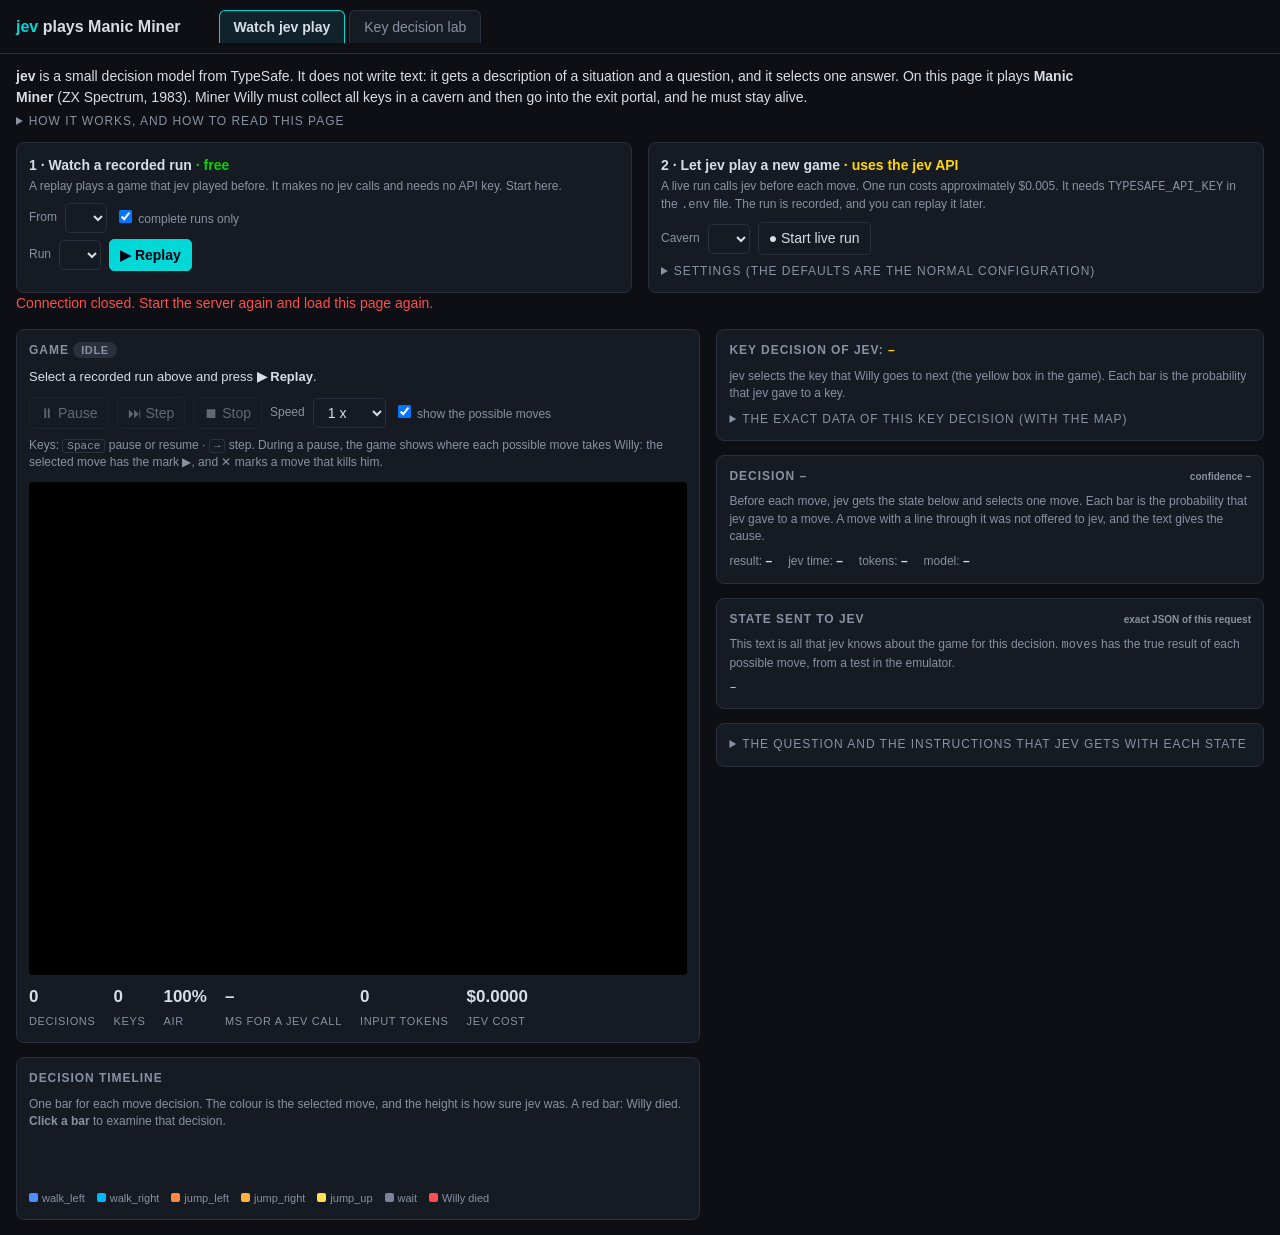
==== commit 4be69cc0: "Viewer: a key decision lab on a second tab Select a cavern, click a key to mark it as collected, cli" ====
--- a/jevmanic/web/index.html
+++ b/jevmanic/web/index.html
@@ -91,12 +91,28 @@
   #statusline.good { color: var(--good); } #statusline.bad { color: var(--bad); }
   #pinned { border: 1px solid var(--warn); border-radius: 10px; padding: 0 8px; font-size: 11px; text-transform: none; letter-spacing: 0; }
   #pinned:empty { display: none; }
+  /* Tabs */
+  .tabs { display: flex; gap: 4px; margin-left: 12px; }
+  .tabs button { border-radius: 6px 6px 0 0; border-bottom: none; padding: 6px 14px; color: var(--dim); }
+  .tabs button.on { color: var(--text); border-color: var(--accent); background: #10222a; font-weight: 600; }
+  /* The key decision lab */
+  #lab-screen { cursor: crosshair; }
+  .lab-keys { display: flex; flex-wrap: wrap; gap: 6px; margin: 8px 0; }
+  .lab-keys button.collected { text-decoration: line-through; opacity: 0.55; }
+  .lab-keys button b { color: var(--warn); }
+  #lab-result .big { font-size: 18px; font-weight: 700; color: var(--warn); }
+  .match { color: var(--good); } .nomatch { color: var(--bad); }
 </style>
 </head>
 <body>
 <header>
   <h1><span>jev</span> plays Manic Miner</h1>
+  <nav class="tabs">
+    <button id="tabbtn-play" class="on">Watch jev play</button>
+    <button id="tabbtn-lab">Key decision lab</button>
+  </nav>
 </header>
+<div id="tab-play">
 <div class="intro">
   <p><b>jev</b> is a small decision model from TypeSafe. It does not write text: it gets a description of a situation
      and a question, and it selects one answer. On this page it plays <b>Manic Miner</b> (ZX Spectrum, 1983).
@@ -240,6 +256,57 @@
     </div>
   </section>
 </main>
+</div>
+
+<div id="tab-lab" hidden>
+<div class="intro">
+  <p><b>The key decision lab.</b> In a game, jev selects the key that Willy goes to next. Here you set up a situation
+     and ask jev that same question: select a cavern, mark the keys that Willy has, and put Willy at a place.
+     The request is the same as in a live run.</p>
+  <p class="hint">Each question is one jev call (approximately $0.0001). It needs <code>TYPESAFE_API_KEY</code> in the
+     <code>.env</code> file. Limits: the cavern is in its start condition (no crumbling floor is used), and jev has no
+     memory of earlier decisions.</p>
+</div>
+<main>
+  <section>
+    <div class="panel">
+      <h2><span>Situation</span><small id="lab-summary"></small></h2>
+      <div class="row" style="margin:0 0 8px">
+        <label for="lab-cavern">Cavern</label>
+        <select id="lab-cavern"></select>
+        <button id="lab-reset" title="Put Willy back at the start, with no key collected">Reset</button>
+      </div>
+      <p class="hint"><b>Click a key</b> to mark it as collected (click again to put it back).
+         <b>Click any other place</b> to put Willy there: he goes to the nearest place where he can stand.</p>
+      <canvas id="lab-screen" width="768" height="384"></canvas>
+      <div class="lab-keys" id="lab-keys"></div>
+      <div class="controls">
+        <button class="primary" id="lab-ask">Ask jev: which key next?</button>
+        <label title="On (normal): the key request has a text map of the cavern. Off: it has facts about each key only."><input type="checkbox" id="lab-map" checked> give jev the map</label>
+        <span class="hint" id="lab-busy" style="margin:0"></span>
+      </div>
+    </div>
+  </section>
+  <section>
+    <div class="panel" id="lab-result">
+      <h2><span>Answer of jev</span><small id="lab-meta"></small></h2>
+      <p class="hint">Each bar is the probability that jev gave to a key. The line below compares the answer with the
+         optimum key order of this cavern.</p>
+      <div id="lab-answer" class="hint">No question yet. Set up a situation and press the button.</div>
+      <div id="lab-bars"></div>
+      <div id="lab-compare" style="margin-top:8px"></div>
+    </div>
+    <div class="panel">
+      <h2>State sent to jev <small>exact JSON of this request</small></h2>
+      <p class="hint">The map in this state has Willy (W) at your place, and only the keys that are left.</p>
+      <pre id="lab-state">–</pre>
+    </div>
+    <div class="panel">
+      <details><summary>The question and the instructions of the key request</summary><pre id="lab-question"></pre></details>
+    </div>
+  </section>
+</main>
+</div>
 <script>
 const $ = id => document.getElementById(id);
 const MACROS = ["walk_left", "walk_right", "jump_left", "jump_right", "jump_up", "wait"];
@@ -584,6 +651,115 @@
   else if (e.code === "ArrowRight") { e.preventDefault(); $("step").click(); }
 });
 connect();
+
+// -- Tabs -----------------------------------------------------------------------------------
+function showTab(name) {
+  $("tab-play").hidden = name !== "play"; $("tab-lab").hidden = name !== "lab";
+  $("tabbtn-play").classList.toggle("on", name === "play"); $("tabbtn-lab").classList.toggle("on", name === "lab");
+  if (name === "lab" && !lab.info) labLoad(0);
+}
+$("tabbtn-play").onclick = () => showTab("play");
+$("tabbtn-lab").onclick = () => showTab("lab");
+
+// -- The key decision lab -------------------------------------------------------------------
+const lab = {info: null, bitmap: null, willy: null, collected: new Set()};
+const labCtx = $("lab-screen").getContext("2d");
+
+async function labLoad(cavern) {
+  if (!$("lab-cavern").options.length) $("lab-cavern").innerHTML = $("cavern").innerHTML;
+  $("lab-cavern").value = cavern;
+  lab.info = await (await fetch(`/api/lab/cavern/${cavern}`)).json();
+  lab.bitmap = await createImageBitmap(await (await fetch(`/api/lab/screen/${cavern}.png`)).blob());
+  lab.willy = lab.info.willy.slice(); lab.collected = new Set();
+  labClearAnswer(); labDraw();
+}
+
+function labDraw() {
+  const c = labCtx, info = lab.info;
+  c.setTransform(SCALE, 0, 0, SCALE, 0, 0); c.imageSmoothingEnabled = false;
+  c.drawImage(lab.bitmap, 0, 0);  // the canvas shows the 16 cavern rows only
+  // Willy at the place of the person: remove him from the start place, and draw him at the new place.
+  const [sx, sy] = info.willy, [wx, wy] = lab.willy;
+  const figure = willyFigure(lab.bitmap, sx * 8, sy * 8, null);
+  if (wx !== sx || wy !== sy) { c.fillStyle = "#000"; c.fillRect(sx * 8, sy * 8, 16, 16); }
+  c.drawImage(figure, wx * 8, wy * 8);
+  c.strokeStyle = "#fff"; c.lineWidth = 0.5; c.strokeRect(wx * 8 - 1, wy * 8 - 1, 18, 18);
+  // A letter at each key. A collected key is dark, with a cross.
+  c.font = "bold 7px ui-monospace, Menlo, monospace"; c.textAlign = "center";
+  for (const k of info.keys) {
+    const [x, y] = k.cell, got = lab.collected.has(k.letter);
+    if (got) {
+      c.fillStyle = "rgba(0,0,0,0.8)"; c.fillRect(x * 8, y * 8, 8, 8);
+      c.strokeStyle = color("bad"); c.lineWidth = 1;
+      c.beginPath(); c.moveTo(x * 8 + 1, y * 8 + 1); c.lineTo(x * 8 + 7, y * 8 + 7);
+      c.moveTo(x * 8 + 7, y * 8 + 1); c.lineTo(x * 8 + 1, y * 8 + 7); c.stroke();
+    }
+    const ly = y === 0 ? y * 8 + 15 : y * 8 - 1;  // below the key on the top row
+    c.fillStyle = "rgba(0,0,0,0.8)"; c.fillRect(x * 8 - 1, ly - 6, 10, 7);
+    c.fillStyle = got ? color("wait") : color("warn"); c.fillText(k.letter, x * 8 + 4, ly);
+  }
+  if (lab.answerCell) { c.strokeStyle = color("warn"); c.lineWidth = 1; c.strokeRect(lab.answerCell[0] * 8 - 1.5, lab.answerCell[1] * 8 - 1.5, 11, 11); }
+  $("lab-keys").innerHTML = info.keys.map(k =>
+    `<button data-key="${k.letter}" class="${lab.collected.has(k.letter) ? "collected" : ""}"><b>${k.letter}</b> ${lab.collected.has(k.letter) ? "collected" : "not collected"}</button>`).join("");
+  $("lab-keys").querySelectorAll("button").forEach(b => b.onclick = () => labToggle(b.dataset.key));
+  const left = info.keys.filter(k => !lab.collected.has(k.letter)).map(k => k.letter).join(", ") || "none";
+  $("lab-summary").textContent = `Willy at column ${wx}, row ${wy} · keys left: ${left}`;
+}
+
+function labClearAnswer() {
+  lab.answerCell = null;
+  $("lab-answer").textContent = "No question yet. Set up a situation and press the button.";
+  $("lab-answer").className = "hint";
+  $("lab-bars").innerHTML = ""; $("lab-compare").innerHTML = ""; $("lab-meta").textContent = "";
+  $("lab-state").textContent = "–"; $("lab-question").textContent = "";
+}
+function labToggle(letter) {
+  lab.collected.has(letter) ? lab.collected.delete(letter) : lab.collected.add(letter);
+  labClearAnswer(); labDraw();
+}
+
+$("lab-screen").onclick = async e => {
+  if (!lab.info) return;
+  const r = $("lab-screen").getBoundingClientRect();
+  const x = Math.floor((e.clientX - r.left) / r.width * 32), y = Math.floor((e.clientY - r.top) / r.height * 16);
+  // A click on a key, or next to it, marks the key.
+  const key = lab.info.keys.find(k => Math.abs(k.cell[0] - x) <= 1 && Math.abs(k.cell[1] - y) <= 1);
+  if (key) { labToggle(key.letter); return; }
+  const reply = await (await fetch("/api/lab/place", {method: "POST", headers: {"Content-Type": "application/json"},
+    body: JSON.stringify({cavern: lab.info.cavern, willy: [x, y]})})).json();
+  lab.willy = reply.willy; labClearAnswer(); labDraw();
+};
+$("lab-cavern").onchange = () => labLoad(Number($("lab-cavern").value));
+$("lab-reset").onclick = () => labLoad(lab.info.cavern);
+
+$("lab-ask").onclick = async () => {
+  $("lab-ask").disabled = true; $("lab-busy").textContent = "jev makes the decision…";
+  const reply = await (await fetch("/api/lab/ask", {method: "POST", headers: {"Content-Type": "application/json"},
+    body: JSON.stringify({cavern: lab.info.cavern, willy: lab.willy, collected: [...lab.collected].join(""),
+                          with_map: $("lab-map").checked})})).json();
+  $("lab-ask").disabled = false; $("lab-busy").textContent = "";
+  const answer = $("lab-answer"); answer.className = "";
+  if (reply.error) {
+    answer.className = "outcome-bad";
+    answer.textContent = "Error: " + reply.error + " — the lab needs TYPESAFE_API_KEY in the .env file, and credit on the account.";
+    return;
+  }
+  if (reply.state) $("lab-state").textContent = JSON.stringify(reply.state, null, 2);
+  if (reply.question) $("lab-question").textContent = JSON.stringify(reply.question, null, 2);
+  if (reply.no_call) { answer.textContent = reply.no_call; return; }
+  const letter = reply.choice.replace("key_", "");
+  answer.innerHTML = `jev selects <span class="big">${reply.choice}</span> · confidence ${reply.confidence.toFixed(2)}`;
+  $("lab-meta").textContent = `${reply.latency_ms} ms · ${reply.input_tokens} tokens · $${(reply.input_tokens * USD_PER_TOKEN).toFixed(5)} · ${reply.model}`;
+  $("lab-bars").innerHTML = Object.keys(reply.probabilities).sort().map(k =>
+    bar(k, reply.probabilities[k] ?? 0, "var(--warn)", k === reply.choice)).join("");
+  // The next key of the optimum order: the first letter of the order that is not collected.
+  const next = [...lab.info.optimum_order].find(l => !lab.collected.has(l));
+  $("lab-compare").innerHTML = `Optimum key order of this cavern: <b>${lab.info.optimum_order}</b>. The next key in that order is <b>${next}</b>: ` +
+    (next === letter ? `<span class="match">jev agrees.</span>` : `<span class="nomatch">jev selects a different key.</span>`) +
+    `<p class="hint" style="margin-top:4px">The optimum order is for a run that follows it from the start. A different key can also be a good answer for your situation.</p>`;
+  const cell = lab.info.keys.find(k => k.letter === letter);
+  lab.answerCell = cell ? cell.cell : null; labDraw();
+};
 </script>
 </body>
 </html>
